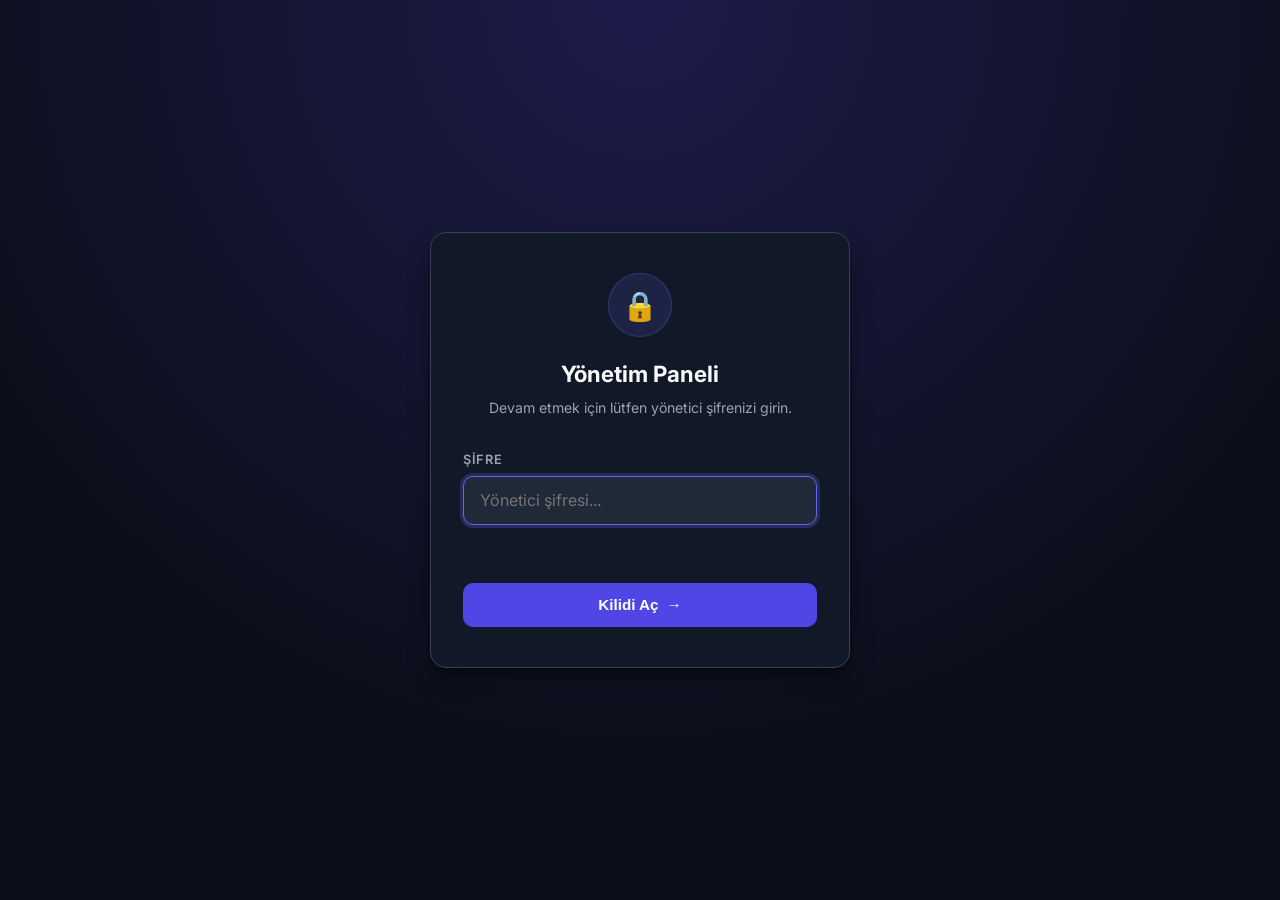
==== admin.html @ b5bacf0e "feat: add password-protected admin CMS panel (admin.html) with bilingual editor and GitHub live publ" ====
<!DOCTYPE html>
<html lang="tr">
<head>
  <meta charset="UTF-8">
  <meta name="viewport" content="width=device-width, initial-scale=1.0">
  <title>Aren Azat | Yönetici & İçerik Yönetim Paneli</title>

  <!-- Favicon -->
  <link rel="icon" href="data:image/svg+xml,<svg xmlns='http://www.w3.org/2000/svg' viewBox='0 0 100 100'><circle cx='50' cy='50' r='46' fill='%234F46E5'/><path d='M35 50h30M50 35v30' stroke='%23ffffff' stroke-width='8' stroke-linecap='round'/></svg>">

  <!-- Google Fonts -->
  <link rel="preconnect" href="https://fonts.googleapis.com">
  <link rel="preconnect" href="https://fonts.gstatic.com" crossorigin>
  <link href="https://fonts.googleapis.com/css2?family=Inter:wght@400;500;600;700&family=JetBrains+Mono:wght@400;500;600&display=swap" rel="stylesheet">

  <!-- Admin Stylesheet -->
  <link rel="stylesheet" href="./css/admin.css">
</head>
<body>

  <!-- 1. AUTHENTICATION (PASSWORD LOCK SCREEN) -->
  <div class="auth-wrapper" id="auth-screen">
    <div class="auth-card">
      <div class="auth-icon-wrap">🔒</div>
      <h1 class="auth-title">Yönetim Paneli</h1>
      <p class="auth-subtitle">Devam etmek için lütfen yönetici şifrenizi girin.</p>

      <form class="auth-form" onsubmit="return handleLogin(event)">
        <div class="auth-input-group">
          <label for="admin-password" class="auth-label">Şifre</label>
          <input 
            type="password" 
            id="admin-password" 
            class="auth-input" 
            placeholder="Yönetici şifresi..." 
            required 
            autofocus
          >
        </div>

        <div class="auth-error" id="auth-error-msg"></div>

        <button type="submit" class="btn-auth-unlock">
          <span>Kilidi Aç</span>
          <span>→</span>
        </button>
      </form>
    </div>
  </div>

  <!-- 2. ADMIN DASHBOARD SCREEN -->
  <div class="dashboard-wrapper" id="dashboard-screen">
    
    <!-- Top Sticky Navigation Bar -->
    <header class="adm-header">
      <div class="adm-nav-container">
        <div class="adm-brand">
          <span class="adm-badge">CMS v2.0</span>
          <h2 class="adm-title">Aren Azat Portfolio Admin</h2>
        </div>

        <div class="adm-actions">
          <!-- Dual Language Editing Tab Switcher -->
          <div class="adm-lang-group">
            <button type="button" class="adm-lang-btn active" id="tab-lang-en">🇬🇧 English (EN)</button>
            <button type="button" class="adm-lang-btn" id="tab-lang-tr">🇹🇷 Türkçe (TR)</button>
          </div>

          <a href="./index.html" target="_blank" rel="noopener noreferrer" class="btn-adm btn-adm-preview" title="Web Sitesini Görüntüle">
            <span>👁️ Siteyi Gör</span>
          </a>

          <button type="button" class="btn-adm btn-adm-save" onclick="saveLocally()" title="Yerel Tarayıcıya Kaydet">
            <span>💾 Yerel Kaydet</span>
          </button>

          <button type="button" class="btn-adm btn-adm-publish" id="btn-publish-live" onclick="publishToGitHub()" title="Doğrudan GitHub Pages'e Yayınla">
            <span>🚀 Canlıya Yayınla</span>
          </button>

          <button type="button" class="btn-adm btn-adm-logout" onclick="handleLogout()" title="Oturumu Kapat">
            <span>🚪 Çıkış</span>
          </button>
        </div>
      </div>
    </header>

    <!-- Main Dashboard Area -->
    <main class="adm-main-body">
      
      <!-- Sidebar Navigation -->
      <aside class="adm-sidebar">
        <button type="button" class="adm-nav-item active" data-target="sec-hero">
          <span class="adm-nav-icon">🏠</span>
          <span>Hero & Başlık</span>
        </button>
        <button type="button" class="adm-nav-item" data-target="sec-working">
          <span class="adm-nav-icon">⚡</span>
          <span>Güncel Çalışmalar</span>
        </button>
        <button type="button" class="adm-nav-item" data-target="sec-about">
          <span class="adm-nav-icon">👤</span>
          <span>Hakkımda & Vizyon</span>
        </button>
        <button type="button" class="adm-nav-item" data-target="sec-research">
          <span class="adm-nav-icon">🔭</span>
          <span>Araştırma Alanları</span>
        </button>
        <button type="button" class="adm-nav-item" data-target="sec-projects">
          <span class="adm-nav-icon">🪐</span>
          <span>Araştırma Projeleri</span>
        </button>
        <button type="button" class="adm-nav-item" data-target="sec-notes">
          <span class="adm-nav-icon">📝</span>
          <span>Araştırma Notları</span>
        </button>
        <button type="button" class="adm-nav-item" data-target="sec-education">
          <span class="adm-nav-icon">🎓</span>
          <span>Eğitim & Yol Haritası</span>
        </button>
        <button type="button" class="adm-nav-item" data-target="sec-achievements">
          <span class="adm-nav-icon">🏆</span>
          <span>Kilometre Taşları</span>
        </button>
        <button type="button" class="adm-nav-item" data-target="sec-interests">
          <span class="adm-nav-icon">🎸</span>
          <span>Kişisel İlgi Alanları</span>
        </button>
        <button type="button" class="adm-nav-item" data-target="sec-contact">
          <span class="adm-nav-icon">📬</span>
          <span>İletişim & Footer</span>
        </button>
        <button type="button" class="adm-nav-item" data-target="sec-settings">
          <span class="adm-nav-icon">⚙️</span>
          <span>Ayarlar & GitHub API</span>
        </button>
      </aside>

      <!-- Main Content Forms -->
      <section class="adm-content-panel">

        <!-- 1. HERO SECTION -->
        <div class="adm-section-box active" id="sec-hero">
          <div class="adm-box-header">
            <h3 class="adm-box-title"><span>🏠</span> Hero & Başlık Bölümü</h3>
            <span class="adm-current-lang-pill current-lang-name">English (EN)</span>
          </div>

          <div class="adm-form-grid">
            <div class="adm-field-group">
              <label class="adm-field-label">Sayfa Başlığı (Browser Title Tag)</label>
              <input type="text" id="inp-doc_title" class="adm-field-input">
            </div>

            <div class="adm-field-group">
              <label class="adm-field-label">Durum Rozeti (Status Pill)</label>
              <input type="text" id="inp-hero_status" class="adm-field-input">
            </div>

            <div class="adm-field-group">
              <label class="adm-field-label">Ana Başlık / Slogan (HTML destekler)</label>
              <textarea id="inp-hero_title" class="adm-field-textarea" rows="2"></textarea>
              <span class="adm-field-hint">&lt;span class="text-gradient"&gt;renkli metin&lt;/span&gt; kullanabilirsiniz.</span>
            </div>

            <div class="adm-field-group">
              <label class="adm-field-label">Alt Açıklama (Subtitle / Lead)</label>
              <textarea id="inp-hero_subtitle" class="adm-field-textarea" rows="2"></textarea>
            </div>

            <div class="adm-grid-2">
              <div class="adm-field-group">
                <label class="adm-field-label">Etiket 1</label>
                <input type="text" id="inp-tag_astro" class="adm-field-input">
              </div>
              <div class="adm-field-group">
                <label class="adm-field-label">Etiket 2</label>
                <input type="text" id="inp-tag_sim" class="adm-field-input">
              </div>
              <div class="adm-field-group">
                <label class="adm-field-label">Etiket 3</label>
                <input type="text" id="inp-tag_aero" class="adm-field-input">
              </div>
              <div class="adm-field-group">
                <label class="adm-field-label">Etiket 4</label>
                <input type="text" id="inp-tag_code" class="adm-field-input">
              </div>
            </div>

            <div class="adm-grid-3">
              <div class="adm-field-group">
                <label class="adm-field-label">Buton 1 (Projeler)</label>
                <input type="text" id="inp-cta_work" class="adm-field-input">
              </div>
              <div class="adm-field-group">
                <label class="adm-field-label">Buton 2 (Araştırma)</label>
                <input type="text" id="inp-cta_research" class="adm-field-input">
              </div>
              <div class="adm-field-group">
                <label class="adm-field-label">Buton 3 (GitHub)</label>
                <input type="text" id="inp-cta_github" class="adm-field-input">
              </div>
            </div>

            <div class="adm-grid-2">
              <div class="adm-field-group">
                <label class="adm-field-label">Fotoğraf Üst Rozet</label>
                <input type="text" id="inp-badge_research" class="adm-field-input">
              </div>
              <div class="adm-field-group">
                <label class="adm-field-label">Fotoğraf Alt Rozet</label>
                <input type="text" id="inp-badge_engineering" class="adm-field-input">
              </div>
            </div>
          </div>
        </div>

        <!-- 2. CURRENTLY WORKING ON -->
        <div class="adm-section-box" id="sec-working">
          <div class="adm-box-header">
            <h3 class="adm-box-title"><span>⚡</span> Güncel Çalışmalar (Currently Working On)</h3>
            <span class="adm-current-lang-pill current-lang-name">English (EN)</span>
          </div>

          <div class="adm-form-grid">
            <div class="adm-field-group">
              <label class="adm-field-label">Şerit Başlığı</label>
              <input type="text" id="inp-working_tag" class="adm-field-input">
            </div>

            <!-- Item 1 -->
            <div class="adm-card-editor">
              <div class="adm-card-editor-header">🪐 Çalışma 1: N-Body Simülasyonu</div>
              <div class="adm-field-group" style="margin-bottom: 0.75rem;">
                <label class="adm-field-label">Başlık</label>
                <input type="text" id="inp-working_1_title" class="adm-field-input">
              </div>
              <div class="adm-field-group">
                <label class="adm-field-label">Detay</label>
                <textarea id="inp-working_1_detail" class="adm-field-textarea" rows="2"></textarea>
              </div>
            </div>

            <!-- Item 2 -->
            <div class="adm-card-editor">
              <div class="adm-card-editor-header">🔭 Çalışma 2: Astronomik Veri Analizi</div>
              <div class="adm-field-group" style="margin-bottom: 0.75rem;">
                <label class="adm-field-label">Başlık</label>
                <input type="text" id="inp-working_2_title" class="adm-field-input">
              </div>
              <div class="adm-field-group">
                <label class="adm-field-label">Detay</label>
                <textarea id="inp-working_2_detail" class="adm-field-textarea" rows="2"></textarea>
              </div>
            </div>

            <!-- Item 3 -->
            <div class="adm-card-editor">
              <div class="adm-card-editor-header">📐 Çalışma 3: Fizik & Matematik</div>
              <div class="adm-field-group" style="margin-bottom: 0.75rem;">
                <label class="adm-field-label">Başlık</label>
                <input type="text" id="inp-working_3_title" class="adm-field-input">
              </div>
              <div class="adm-field-group">
                <label class="adm-field-label">Detay</label>
                <textarea id="inp-working_3_detail" class="adm-field-textarea" rows="2"></textarea>
              </div>
            </div>
          </div>
        </div>

        <!-- 3. ABOUT SECTION -->
        <div class="adm-section-box" id="sec-about">
          <div class="adm-box-header">
            <h3 class="adm-box-title"><span>👤</span> Hakkımda & Vizyon</h3>
            <span class="adm-current-lang-pill current-lang-name">English (EN)</span>
          </div>

          <div class="adm-form-grid">
            <div class="adm-grid-2">
              <div class="adm-field-group">
                <label class="adm-field-label">Bölüm Etiketi</label>
                <input type="text" id="inp-about_tag" class="adm-field-input">
              </div>
              <div class="adm-field-group">
                <label class="adm-field-label">Bölüm Başlığı</label>
                <input type="text" id="inp-about_title" class="adm-field-input">
              </div>
            </div>

            <div class="adm-field-group">
              <label class="adm-field-label">Hikaye Başlığı</label>
              <input type="text" id="inp-about_story_title" class="adm-field-input">
            </div>

            <div class="adm-field-group">
              <label class="adm-field-label">Paragraf 1</label>
              <textarea id="inp-about_p1" class="adm-field-textarea" rows="3"></textarea>
            </div>

            <div class="adm-field-group">
              <label class="adm-field-label">Paragraf 2</label>
              <textarea id="inp-about_p2" class="adm-field-textarea" rows="3"></textarea>
            </div>

            <div class="adm-field-group">
              <label class="adm-field-label">Paragraf 3</label>
              <textarea id="inp-about_p3" class="adm-field-textarea" rows="3"></textarea>
            </div>

            <div class="adm-grid-2">
              <div class="adm-field-group">
                <label class="adm-field-label">İmza Adı</label>
                <input type="text" id="inp-sig_name" class="adm-field-input">
              </div>
              <div class="adm-field-group">
                <label class="adm-field-label">İmza Unvanı</label>
                <input type="text" id="inp-sig_title" class="adm-field-input">
              </div>
            </div>

            <!-- Pillars -->
            <div class="adm-grid-2">
              <div class="adm-card-editor">
                <div class="adm-card-editor-header">🪐 Sütun 1</div>
                <div class="adm-field-group" style="margin-bottom: 0.5rem;">
                  <label class="adm-field-label">Başlık</label>
                  <input type="text" id="inp-pillar_1_title" class="adm-field-input">
                </div>
                <div class="adm-field-group">
                  <label class="adm-field-label">Açıklama</label>
                  <textarea id="inp-pillar_1_desc" class="adm-field-textarea" rows="2"></textarea>
                </div>
              </div>

              <div class="adm-card-editor">
                <div class="adm-card-editor-header">🚀 Sütun 2</div>
                <div class="adm-field-group" style="margin-bottom: 0.5rem;">
                  <label class="adm-field-label">Başlık</label>
                  <input type="text" id="inp-pillar_2_title" class="adm-field-input">
                </div>
                <div class="adm-field-group">
                  <label class="adm-field-label">Açıklama</label>
                  <textarea id="inp-pillar_2_desc" class="adm-field-textarea" rows="2"></textarea>
                </div>
              </div>

              <div class="adm-card-editor">
                <div class="adm-card-editor-header">⚡ Sütun 3</div>
                <div class="adm-field-group" style="margin-bottom: 0.5rem;">
                  <label class="adm-field-label">Başlık</label>
                  <input type="text" id="inp-pillar_3_title" class="adm-field-input">
                </div>
                <div class="adm-field-group">
                  <label class="adm-field-label">Açıklama</label>
                  <textarea id="inp-pillar_3_desc" class="adm-field-textarea" rows="2"></textarea>
                </div>
              </div>

              <div class="adm-card-editor">
                <div class="adm-card-editor-header">📐 Sütun 4</div>
                <div class="adm-field-group" style="margin-bottom: 0.5rem;">
                  <label class="adm-field-label">Başlık</label>
                  <input type="text" id="inp-pillar_4_title" class="adm-field-input">
                </div>
                <div class="adm-field-group">
                  <label class="adm-field-label">Açıklama</label>
                  <textarea id="inp-pillar_4_desc" class="adm-field-textarea" rows="2"></textarea>
                </div>
              </div>
            </div>
          </div>
        </div>

        <!-- 4. RESEARCH SECTION -->
        <div class="adm-section-box" id="sec-research">
          <div class="adm-box-header">
            <h3 class="adm-box-title"><span>🔭</span> Araştırma Alanları & Bilimsel Soru</h3>
            <span class="adm-current-lang-pill current-lang-name">English (EN)</span>
          </div>

          <div class="adm-form-grid">
            <div class="adm-grid-2">
              <div class="adm-field-group">
                <label class="adm-field-label">Bölüm Etiketi</label>
                <input type="text" id="inp-research_tag" class="adm-field-input">
              </div>
              <div class="adm-field-group">
                <label class="adm-field-label">Bölüm Başlığı</label>
                <input type="text" id="inp-research_title" class="adm-field-input">
              </div>
            </div>

            <!-- Research Domain 1 -->
            <div class="adm-card-editor">
              <div class="adm-card-editor-header">🪐 Alan 1: Hesaplamalı Astrofizik</div>
              <div class="adm-field-group" style="margin-bottom: 0.5rem;">
                <label class="adm-field-label">Alan Başlığı</label>
                <input type="text" id="inp-research_area_1_title" class="adm-field-input">
              </div>
              <div class="adm-field-group">
                <label class="adm-field-label">Açıklama</label>
                <textarea id="inp-research_area_1_desc" class="adm-field-textarea" rows="2"></textarea>
              </div>
            </div>

            <!-- Research Domain 2 -->
            <div class="adm-card-editor">
              <div class="adm-card-editor-header">🔭 Alan 2: Astrofizik & Ötegezegenler</div>
              <div class="adm-field-group" style="margin-bottom: 0.5rem;">
                <label class="adm-field-label">Alan Başlığı</label>
                <input type="text" id="inp-research_area_2_title" class="adm-field-input">
              </div>
              <div class="adm-field-group">
                <label class="adm-field-label">Açıklama</label>
                <textarea id="inp-research_area_2_desc" class="adm-field-textarea" rows="2"></textarea>
              </div>
            </div>

            <!-- Research Domain 3 -->
            <div class="adm-card-editor">
              <div class="adm-card-editor-header">🚀 Alan 3: Havacılık & Yörünge Dinamiği</div>
              <div class="adm-field-group" style="margin-bottom: 0.5rem;">
                <label class="adm-field-label">Alan Başlığı</label>
                <input type="text" id="inp-research_area_3_title" class="adm-field-input">
              </div>
              <div class="adm-field-group">
                <label class="adm-field-label">Açıklama</label>
                <textarea id="inp-research_area_3_desc" class="adm-field-textarea" rows="2"></textarea>
              </div>
            </div>

            <!-- Current Research Question Box -->
            <div class="adm-card-editor" style="border-color: #6366f1;">
              <div class="adm-card-editor-header">💡 Güncel Araştırma Sorusu</div>
              <div class="adm-field-group" style="margin-bottom: 0.5rem;">
                <label class="adm-field-label">Soru Kutusu Etiketi</label>
                <input type="text" id="inp-rq_label" class="adm-field-input">
              </div>
              <div class="adm-field-group">
                <label class="adm-field-label">Araştırma Sorusu Metni</label>
                <textarea id="inp-rq_text" class="adm-field-textarea" rows="2"></textarea>
              </div>
            </div>
          </div>
        </div>

        <!-- 5. PROJECTS SECTION -->
        <div class="adm-section-box" id="sec-projects">
          <div class="adm-box-header">
            <h3 class="adm-box-title"><span>🪐</span> Araştırma Projeleri</h3>
            <span class="adm-current-lang-pill current-lang-name">English (EN)</span>
          </div>

          <div class="adm-form-grid">
            <div class="adm-grid-2">
              <div class="adm-field-group">
                <label class="adm-field-label">Bölüm Etiketi</label>
                <input type="text" id="inp-projects_tag" class="adm-field-input">
              </div>
              <div class="adm-field-group">
                <label class="adm-field-label">Bölüm Başlığı</label>
                <input type="text" id="inp-projects_title" class="adm-field-input">
              </div>
            </div>

            <div class="adm-field-group">
              <label class="adm-field-label">Bölüm Açıklaması</label>
              <textarea id="inp-projects_desc" class="adm-field-textarea" rows="2"></textarea>
            </div>

            <!-- Project 1: N-Body -->
            <div class="adm-card-editor">
              <div class="adm-card-editor-header">Proje 1: N-Body Simulation</div>
              <div class="adm-grid-3" style="margin-bottom: 0.75rem;">
                <div class="adm-field-group">
                  <label class="adm-field-label">Proje Başlığı</label>
                  <input type="text" id="inp-p1_title" class="adm-field-input">
                </div>
                <div class="adm-field-group">
                  <label class="adm-field-label">Durum (Status)</label>
                  <input type="text" id="inp-p1_status" class="adm-field-input">
                </div>
                <div class="adm-field-group">
                  <label class="adm-field-label">Tarih / Başlangıç</label>
                  <input type="text" id="inp-p1_date" class="adm-field-input">
                </div>
              </div>
              <div class="adm-field-group" style="margin-bottom: 0.75rem;">
                <label class="adm-field-label">Çalışma Alanı (Field)</label>
                <input type="text" id="inp-p1_field" class="adm-field-input">
              </div>
              <div class="adm-field-group" style="margin-bottom: 0.75rem;">
                <label class="adm-field-label">Genel Açıklama (Overview)</label>
                <textarea id="inp-p1_desc" class="adm-field-textarea" rows="2"></textarea>
              </div>
              <div class="adm-field-group" style="margin-bottom: 0.75rem;">
                <label class="adm-field-label">✔️ Ne Yaptım (What I've Done)</label>
                <textarea id="inp-p1_done" class="adm-field-textarea" rows="2"></textarea>
              </div>
              <div class="adm-field-group">
                <label class="adm-field-label">🔬 Ne Üzerinde Çalışıyorum (What I'm Working On)</label>
                <textarea id="inp-p1_wip" class="adm-field-textarea" rows="2"></textarea>
              </div>
            </div>

            <!-- Project 2: Soil Analysis -->
            <div class="adm-card-editor">
              <div class="adm-card-editor-header">Proje 2: Soil Analysis & Smart Agronomy</div>
              <div class="adm-grid-3" style="margin-bottom: 0.75rem;">
                <div class="adm-field-group">
                  <label class="adm-field-label">Proje Başlığı</label>
                  <input type="text" id="inp-p2_title" class="adm-field-input">
                </div>
                <div class="adm-field-group">
                  <label class="adm-field-label">Durum (Status)</label>
                  <input type="text" id="inp-p2_status" class="adm-field-input">
                </div>
                <div class="adm-field-group">
                  <label class="adm-field-label">Tarih</label>
                  <input type="text" id="inp-p2_date" class="adm-field-input">
                </div>
              </div>
              <div class="adm-field-group" style="margin-bottom: 0.75rem;">
                <label class="adm-field-label">Çalışma Alanı</label>
                <input type="text" id="inp-p2_field" class="adm-field-input">
              </div>
              <div class="adm-field-group" style="margin-bottom: 0.75rem;">
                <label class="adm-field-label">Genel Açıklama</label>
                <textarea id="inp-p2_desc" class="adm-field-textarea" rows="2"></textarea>
              </div>
              <div class="adm-field-group" style="margin-bottom: 0.75rem;">
                <label class="adm-field-label">✔️ Ne Yaptım</label>
                <textarea id="inp-p2_done" class="adm-field-textarea" rows="2"></textarea>
              </div>
              <div class="adm-field-group">
                <label class="adm-field-label">🔬 Ne Üzerinde Çalışıyorum</label>
                <textarea id="inp-p2_wip" class="adm-field-textarea" rows="2"></textarea>
              </div>
            </div>

            <!-- Project 3: Wildfire -->
            <div class="adm-card-editor">
              <div class="adm-card-editor-header">Proje 3: Wildfire Early Warning Station</div>
              <div class="adm-grid-3" style="margin-bottom: 0.75rem;">
                <div class="adm-field-group">
                  <label class="adm-field-label">Proje Başlığı</label>
                  <input type="text" id="inp-p3_title" class="adm-field-input">
                </div>
                <div class="adm-field-group">
                  <label class="adm-field-label">Durum</label>
                  <input type="text" id="inp-p3_status" class="adm-field-input">
                </div>
                <div class="adm-field-group">
                  <label class="adm-field-label">Tarih</label>
                  <input type="text" id="inp-p3_date" class="adm-field-input">
                </div>
              </div>
              <div class="adm-field-group" style="margin-bottom: 0.75rem;">
                <label class="adm-field-label">Çalışma Alanı</label>
                <input type="text" id="inp-p3_field" class="adm-field-input">
              </div>
              <div class="adm-field-group" style="margin-bottom: 0.75rem;">
                <label class="adm-field-label">Genel Açıklama</label>
                <textarea id="inp-p3_desc" class="adm-field-textarea" rows="2"></textarea>
              </div>
              <div class="adm-field-group" style="margin-bottom: 0.75rem;">
                <label class="adm-field-label">✔️ Ne Yaptım</label>
                <textarea id="inp-p3_done" class="adm-field-textarea" rows="2"></textarea>
              </div>
              <div class="adm-field-group">
                <label class="adm-field-label">🔬 Ne Üzerinde Çalışıyorum</label>
                <textarea id="inp-p3_wip" class="adm-field-textarea" rows="2"></textarea>
              </div>
            </div>

            <!-- Project 4: Modular Clinics -->
            <div class="adm-card-editor">
              <div class="adm-card-editor-header">Proje 4: Modular Healthcare Clinics</div>
              <div class="adm-grid-3" style="margin-bottom: 0.75rem;">
                <div class="adm-field-group">
                  <label class="adm-field-label">Proje Başlığı</label>
                  <input type="text" id="inp-p4_title" class="adm-field-input">
                </div>
                <div class="adm-field-group">
                  <label class="adm-field-label">Durum</label>
                  <input type="text" id="inp-p4_status" class="adm-field-input">
                </div>
                <div class="adm-field-group">
                  <label class="adm-field-label">Tarih</label>
                  <input type="text" id="inp-p4_date" class="adm-field-input">
                </div>
              </div>
              <div class="adm-field-group" style="margin-bottom: 0.75rem;">
                <label class="adm-field-label">Çalışma Alanı</label>
                <input type="text" id="inp-p4_field" class="adm-field-input">
              </div>
              <div class="adm-field-group" style="margin-bottom: 0.75rem;">
                <label class="adm-field-label">Genel Açıklama</label>
                <textarea id="inp-p4_desc" class="adm-field-textarea" rows="2"></textarea>
              </div>
              <div class="adm-field-group" style="margin-bottom: 0.75rem;">
                <label class="adm-field-label">✔️ Ne Yaptım</label>
                <textarea id="inp-p4_done" class="adm-field-textarea" rows="2"></textarea>
              </div>
              <div class="adm-field-group">
                <label class="adm-field-label">🔬 Ne Üzerinde Çalışıyorum</label>
                <textarea id="inp-p4_wip" class="adm-field-textarea" rows="2"></textarea>
              </div>
            </div>
          </div>
        </div>

        <!-- 6. RESEARCH NOTES SECTION -->
        <div class="adm-section-box" id="sec-notes">
          <div class="adm-box-header">
            <h3 class="adm-box-title"><span>📝</span> Araştırma Notları (Blog)</h3>
            <span class="adm-current-lang-pill current-lang-name">English (EN)</span>
          </div>

          <div class="adm-form-grid">
            <div class="adm-grid-2">
              <div class="adm-field-group">
                <label class="adm-field-label">Bölüm Etiketi</label>
                <input type="text" id="inp-notes_tag" class="adm-field-input">
              </div>
              <div class="adm-field-group">
                <label class="adm-field-label">Bölüm Başlığı</label>
                <input type="text" id="inp-notes_title" class="adm-field-input">
              </div>
            </div>

            <div class="adm-field-group">
              <label class="adm-field-label">Bölüm Açıklaması</label>
              <textarea id="inp-notes_desc" class="adm-field-textarea" rows="2"></textarea>
            </div>

            <!-- Note 1 -->
            <div class="adm-card-editor">
              <div class="adm-card-editor-header">Not 1</div>
              <div class="adm-grid-2" style="margin-bottom: 0.5rem;">
                <div class="adm-field-group">
                  <label class="adm-field-label">Kategori</label>
                  <input type="text" id="inp-note_1_cat" class="adm-field-input">
                </div>
                <div class="adm-field-group">
                  <label class="adm-field-label">Tarih</label>
                  <input type="text" id="inp-note_1_date" class="adm-field-input">
                </div>
              </div>
              <div class="adm-field-group">
                <label class="adm-field-label">Başlık</label>
                <input type="text" id="inp-note_1_title" class="adm-field-input">
              </div>
            </div>

            <!-- Note 2 -->
            <div class="adm-card-editor">
              <div class="adm-card-editor-header">Not 2</div>
              <div class="adm-grid-2" style="margin-bottom: 0.5rem;">
                <div class="adm-field-group">
                  <label class="adm-field-label">Kategori</label>
                  <input type="text" id="inp-note_2_cat" class="adm-field-input">
                </div>
                <div class="adm-field-group">
                  <label class="adm-field-label">Tarih</label>
                  <input type="text" id="inp-note_2_date" class="adm-field-input">
                </div>
              </div>
              <div class="adm-field-group">
                <label class="adm-field-label">Başlık</label>
                <input type="text" id="inp-note_2_title" class="adm-field-input">
              </div>
            </div>

            <!-- Note 3 -->
            <div class="adm-card-editor">
              <div class="adm-card-editor-header">Not 3</div>
              <div class="adm-grid-2" style="margin-bottom: 0.5rem;">
                <div class="adm-field-group">
                  <label class="adm-field-label">Kategori</label>
                  <input type="text" id="inp-note_3_cat" class="adm-field-input">
                </div>
                <div class="adm-field-group">
                  <label class="adm-field-label">Tarih</label>
                  <input type="text" id="inp-note_3_date" class="adm-field-input">
                </div>
              </div>
              <div class="adm-field-group">
                <label class="adm-field-label">Başlık</label>
                <input type="text" id="inp-note_3_title" class="adm-field-input">
              </div>
            </div>
          </div>
        </div>

        <!-- 7. EDUCATION SECTION -->
        <div class="adm-section-box" id="sec-education">
          <div class="adm-box-header">
            <h3 class="adm-box-title"><span>🎓</span> Eğitim & Yol Haritası</h3>
            <span class="adm-current-lang-pill current-lang-name">English (EN)</span>
          </div>

          <div class="adm-form-grid">
            <div class="adm-grid-2">
              <div class="adm-field-group">
                <label class="adm-field-label">Bölüm Etiketi</label>
                <input type="text" id="inp-edu_tag" class="adm-field-input">
              </div>
              <div class="adm-field-group">
                <label class="adm-field-label">Bölüm Başlığı</label>
                <input type="text" id="inp-edu_title" class="adm-field-input">
              </div>
            </div>

            <!-- Edu 1 -->
            <div class="adm-card-editor">
              <div class="adm-card-editor-header">1. Lise Eğitimi</div>
              <div class="adm-grid-2" style="margin-bottom: 0.5rem;">
                <div class="adm-field-group">
                  <label class="adm-field-label">Dönem</label>
                  <input type="text" id="inp-edu_1_period" class="adm-field-input">
                </div>
                <div class="adm-field-group">
                  <label class="adm-field-label">Başlık</label>
                  <input type="text" id="inp-edu_1_title" class="adm-field-input">
                </div>
              </div>
              <div class="adm-field-group">
                <label class="adm-field-label">Açıklama</label>
                <textarea id="inp-edu_1_sub" class="adm-field-textarea" rows="2"></textarea>
              </div>
            </div>

            <!-- Edu 2 -->
            <div class="adm-card-editor">
              <div class="adm-card-editor-header">2. AP Physics C</div>
              <div class="adm-grid-2" style="margin-bottom: 0.5rem;">
                <div class="adm-field-group">
                  <label class="adm-field-label">Dönem</label>
                  <input type="text" id="inp-edu_2_period" class="adm-field-input">
                </div>
                <div class="adm-field-group">
                  <label class="adm-field-label">Başlık</label>
                  <input type="text" id="inp-edu_2_title" class="adm-field-input">
                </div>
              </div>
              <div class="adm-field-group">
                <label class="adm-field-label">Açıklama</label>
                <textarea id="inp-edu_2_sub" class="adm-field-textarea" rows="2"></textarea>
              </div>
            </div>

            <!-- Edu 3 -->
            <div class="adm-card-editor">
              <div class="adm-card-editor-header">3. AP Physics 1</div>
              <div class="adm-grid-2" style="margin-bottom: 0.5rem;">
                <div class="adm-field-group">
                  <label class="adm-field-label">Dönem</label>
                  <input type="text" id="inp-edu_3_period" class="adm-field-input">
                </div>
                <div class="adm-field-group">
                  <label class="adm-field-label">Başlık</label>
                  <input type="text" id="inp-edu_3_title" class="adm-field-input">
                </div>
              </div>
              <div class="adm-field-group">
                <label class="adm-field-label">Açıklama</label>
                <textarea id="inp-edu_3_sub" class="adm-field-textarea" rows="2"></textarea>
              </div>
            </div>

            <!-- Edu 4 -->
            <div class="adm-card-editor">
              <div class="adm-card-editor-header">4. TÜBİTAK Astronomi</div>
              <div class="adm-grid-2" style="margin-bottom: 0.5rem;">
                <div class="adm-field-group">
                  <label class="adm-field-label">Dönem</label>
                  <input type="text" id="inp-edu_4_period" class="adm-field-input">
                </div>
                <div class="adm-field-group">
                  <label class="adm-field-label">Başlık</label>
                  <input type="text" id="inp-edu_4_title" class="adm-field-input">
                </div>
              </div>
              <div class="adm-field-group">
                <label class="adm-field-label">Açıklama</label>
                <textarea id="inp-edu_4_sub" class="adm-field-textarea" rows="2"></textarea>
              </div>
            </div>
          </div>
        </div>

        <!-- 8. ACHIEVEMENTS SECTION -->
        <div class="adm-section-box" id="sec-achievements">
          <div class="adm-box-header">
            <h3 class="adm-box-title"><span>🏆</span> Kilometre Taşları & Yarışmalar</h3>
            <span class="adm-current-lang-pill current-lang-name">English (EN)</span>
          </div>

          <div class="adm-form-grid">
            <div class="adm-grid-2">
              <div class="adm-field-group">
                <label class="adm-field-label">Bölüm Etiketi</label>
                <input type="text" id="inp-achievements_tag" class="adm-field-input">
              </div>
              <div class="adm-field-group">
                <label class="adm-field-label">Bölüm Başlığı</label>
                <input type="text" id="inp-achievements_title" class="adm-field-input">
              </div>
            </div>

            <!-- Milestone 1 -->
            <div class="adm-card-editor">
              <div class="adm-card-editor-header">🚀 Başarı 1: NASA Space Apps</div>
              <div class="adm-grid-2" style="margin-bottom: 0.5rem;">
                <div class="adm-field-group">
                  <label class="adm-field-label">Başlık</label>
                  <input type="text" id="inp-ach_1_title" class="adm-field-input">
                </div>
                <div class="adm-field-group">
                  <label class="adm-field-label">Yıl / Durum</label>
                  <input type="text" id="inp-ach_1_year" class="adm-field-input">
                </div>
              </div>
              <div class="adm-field-group">
                <label class="adm-field-label">Açıklama</label>
                <textarea id="inp-ach_1_desc" class="adm-field-textarea" rows="2"></textarea>
              </div>
            </div>

            <!-- Milestone 2 -->
            <div class="adm-card-editor">
              <div class="adm-card-editor-header">🌟 Başarı 2: TÜBİTAK Ulusal Astronomi</div>
              <div class="adm-grid-2" style="margin-bottom: 0.5rem;">
                <div class="adm-field-group">
                  <label class="adm-field-label">Başlık</label>
                  <input type="text" id="inp-ach_2_title" class="adm-field-input">
                </div>
                <div class="adm-field-group">
                  <label class="adm-field-label">Yıl / Durum</label>
                  <input type="text" id="inp-ach_2_year" class="adm-field-input">
                </div>
              </div>
              <div class="adm-field-group">
                <label class="adm-field-label">Açıklama</label>
                <textarea id="inp-ach_2_desc" class="adm-field-textarea" rows="2"></textarea>
              </div>
            </div>
          </div>
        </div>

        <!-- 9. PERSONAL INTERESTS -->
        <div class="adm-section-box" id="sec-interests">
          <div class="adm-box-header">
            <h3 class="adm-box-title"><span>🎸</span> Kişisel İlgi Alanları</h3>
            <span class="adm-current-lang-pill current-lang-name">English (EN)</span>
          </div>

          <div class="adm-form-grid">
            <div class="adm-grid-2">
              <div class="adm-field-group">
                <label class="adm-field-label">Bölüm Etiketi</label>
                <input type="text" id="inp-int_tag" class="adm-field-input">
              </div>
              <div class="adm-field-group">
                <label class="adm-field-label">Bölüm Başlığı</label>
                <input type="text" id="inp-int_title" class="adm-field-input">
              </div>
            </div>

            <!-- Guitar -->
            <div class="adm-card-editor">
              <div class="adm-card-editor-header">🎸 Gitar & Müzik</div>
              <div class="adm-field-group" style="margin-bottom: 0.5rem;">
                <label class="adm-field-label">Başlık</label>
                <input type="text" id="inp-int_guitar_title" class="adm-field-input">
              </div>
              <div class="adm-field-group">
                <label class="adm-field-label">Açıklama</label>
                <textarea id="inp-int_guitar_desc" class="adm-field-textarea" rows="2"></textarea>
              </div>
            </div>

            <!-- Tennis -->
            <div class="adm-card-editor">
              <div class="adm-card-editor-header">🎾 Tenis & Spor</div>
              <div class="adm-field-group" style="margin-bottom: 0.5rem;">
                <label class="adm-field-label">Başlık</label>
                <input type="text" id="inp-int_tennis_title" class="adm-field-input">
              </div>
              <div class="adm-field-group">
                <label class="adm-field-label">Açıklama</label>
                <textarea id="inp-int_tennis_desc" class="adm-field-textarea" rows="2"></textarea>
              </div>
            </div>

            <!-- Photography -->
            <div class="adm-card-editor">
              <div class="adm-card-editor-header">📷 Fotoğrafçılık & Optik</div>
              <div class="adm-field-group" style="margin-bottom: 0.5rem;">
                <label class="adm-field-label">Başlık</label>
                <input type="text" id="inp-int_photo_title" class="adm-field-input">
              </div>
              <div class="adm-field-group">
                <label class="adm-field-label">Açıklama</label>
                <textarea id="inp-int_photo_desc" class="adm-field-textarea" rows="2"></textarea>
              </div>
            </div>
          </div>
        </div>

        <!-- 10. CONTACT & FOOTER -->
        <div class="adm-section-box" id="sec-contact">
          <div class="adm-box-header">
            <h3 class="adm-box-title"><span>📬</span> İletişim & Footer</h3>
            <span class="adm-current-lang-pill current-lang-name">English (EN)</span>
          </div>

          <div class="adm-form-grid">
            <div class="adm-grid-2">
              <div class="adm-field-group">
                <label class="adm-field-label">Bölüm Etiketi</label>
                <input type="text" id="inp-contact_tag" class="adm-field-input">
              </div>
              <div class="adm-field-group">
                <label class="adm-field-label">Bölüm Başlığı</label>
                <input type="text" id="inp-contact_title" class="adm-field-input">
              </div>
            </div>

            <div class="adm-field-group">
              <label class="adm-field-label">İletişim Davet Metni</label>
              <textarea id="inp-contact_desc" class="adm-field-textarea" rows="2"></textarea>
            </div>

            <div class="adm-grid-2">
              <div class="adm-field-group">
                <label class="adm-field-label">E-Posta Etiketi</label>
                <input type="text" id="inp-email_label" class="adm-field-input">
              </div>
              <div class="adm-field-group">
                <label class="adm-field-label">Konum Değeri</label>
                <input type="text" id="inp-loc_val" class="adm-field-input">
              </div>
            </div>

            <div class="adm-field-group">
              <label class="adm-field-label">Footer Alıntı Sözü (Quote)</label>
              <input type="text" id="inp-quote_text" class="adm-field-input">
            </div>

            <div class="adm-field-group">
              <label class="adm-field-label">Telif Hakkı Metni</label>
              <input type="text" id="inp-footer_rights" class="adm-field-input">
            </div>
          </div>
        </div>

        <!-- 11. SETTINGS & GITHUB API -->
        <div class="adm-section-box" id="sec-settings">
          <div class="adm-box-header">
            <h3 class="adm-box-title"><span>⚙️</span> Ayarlar & GitHub Canlı Yayın Entegrasyonu</h3>
          </div>

          <div class="adm-form-grid">
            <div class="adm-settings-card">
              <h4 style="font-size: 0.95rem; margin-bottom: 0.5rem; color: #a5b4fc;">🚀 GitHub Pages Canlı Yayın Yapılandırması</h4>
              <p style="font-size: 0.82rem; color: var(--adm-text-muted); margin-bottom: 1rem;">
                Panodan "Canlıya Yayınla" butonuna bastığınızda, bu token kullanılarak <code>arenazat/Aren-Web</code> deposundaki <code>data/content.json</code> dosyası doğrudan GitHub API üzerinden güncellenir ve siteniz canlıda ~30 saniyede yenilenir.
              </p>
              
              <div class="adm-field-group">
                <label class="adm-field-label">GitHub Personal Access Token (PAT)</label>
                <input type="password" id="setting-gh-token" class="adm-field-input" placeholder="ghp_...">
                <span class="adm-field-hint">Token tarayıcınızın yerel hafızasında güvenle saklanır.</span>
              </div>
            </div>

            <div class="adm-settings-card" style="border-color: rgba(16, 185, 129, 0.3);">
              <h4 style="font-size: 0.95rem; margin-bottom: 0.5rem; color: #6ee7b7;">🔒 Admin Güvenliği</h4>
              <p style="font-size: 0.82rem; color: var(--adm-text-muted); margin-bottom: 1rem;">
                Admin paneline giriş şifrenizi dilediğiniz zaman değiştirebilirsiniz.
              </p>
              <button type="button" class="btn-adm btn-adm-save" onclick="changeAdminPasscode()">
                🔑 Admin Şifresini Değiştir
              </button>
            </div>

            <div class="adm-settings-card" style="border-color: rgba(239, 68, 68, 0.3);">
              <h4 style="font-size: 0.95rem; margin-bottom: 0.5rem; color: #fca5a5;">📦 Yedekleme & Sıfırlama</h4>
              <p style="font-size: 0.82rem; color: var(--adm-text-muted); margin-bottom: 1rem;">
                Site içeriğinizi JSON dosyası olarak bilgisayarınıza indirebilir veya orijinal ayarlara dönebilirsiniz.
              </p>
              <div style="display: flex; gap: 0.75rem; flex-wrap: wrap;">
                <button type="button" class="btn-adm btn-adm-preview" onclick="exportContentJson()">
                  📥 İçeriği JSON Olarak İndir
                </button>
                <button type="button" class="btn-adm btn-adm-logout" onclick="resetToDefaults()">
                  ⚠️ Varsayılan Ayarlara Sıfırla
                </button>
              </div>
            </div>
          </div>
        </div>

      </section>
    </main>
  </div>

  <!-- TOAST NOTIFICATION CONTAINER -->
  <div class="adm-toast-container" id="toast-container"></div>

  <!-- Scripts -->
  <script src="./js/admin.js"></script>
</body>
</html>
---- css/admin.css ----
/* ============================================================
   AREN AZAT — PORTFOLIO ADMIN DASHBOARD STYLESHEET
   Sleek modern admin interface with dark slate and indigo accents
   ============================================================ */

:root {
  --adm-bg: #0b0f19;
  --adm-surface: #111827;
  --adm-surface-card: #1f2937;
  --adm-surface-hover: #374151;
  --adm-border: #374151;
  --adm-border-focus: #6366f1;
  --adm-text-main: #f9fafb;
  --adm-text-muted: #9ca3af;
  --adm-primary: #4f46e5;
  --adm-primary-hover: #4338ca;
  --adm-success: #10b981;
  --adm-warning: #f59e0b;
  --adm-danger: #ef4444;
  --adm-info: #0ea5e9;
  --adm-font-sans: 'Inter', -apple-system, BlinkMacSystemFont, sans-serif;
  --adm-font-mono: 'JetBrains Mono', monospace;
  --adm-radius-sm: 6px;
  --adm-radius-md: 10px;
  --adm-radius-lg: 16px;
  --adm-shadow: 0 10px 25px -5px rgba(0, 0, 0, 0.5), 0 8px 10px -6px rgba(0, 0, 0, 0.5);
}

* {
  box-sizing: border-box;
  margin: 0;
  padding: 0;
}

body {
  font-family: var(--adm-font-sans);
  background-color: var(--adm-bg);
  color: var(--adm-text-main);
  line-height: 1.5;
  min-height: 100vh;
}

/* ============================================================
   LOCK / AUTH SCREEN
   ============================================================ */
.auth-wrapper {
  min-height: 100vh;
  display: flex;
  align-items: center;
  justify-content: center;
  padding: 1.5rem;
  background: radial-gradient(circle at top, #1e1b4b 0%, #0b0f19 70%);
}

.auth-card {
  width: 100%;
  max-width: 420px;
  background: var(--adm-surface);
  border: 1px solid var(--adm-border);
  border-radius: var(--adm-radius-lg);
  padding: 2.5rem 2rem;
  box-shadow: var(--adm-shadow);
  text-align: center;
}

.auth-icon-wrap {
  width: 64px;
  height: 64px;
  border-radius: 50%;
  background: rgba(99, 102, 241, 0.15);
  border: 1px solid rgba(99, 102, 241, 0.3);
  display: flex;
  align-items: center;
  justify-content: center;
  margin: 0 auto 1.25rem;
  font-size: 1.8rem;
}

.auth-title {
  font-size: 1.4rem;
  font-weight: 700;
  color: var(--adm-text-main);
  margin-bottom: 0.4rem;
}

.auth-subtitle {
  font-size: 0.88rem;
  color: var(--adm-text-muted);
  margin-bottom: 2rem;
}

.auth-form {
  display: flex;
  flex-direction: column;
  gap: 1.2rem;
  text-align: left;
}

.auth-input-group {
  display: flex;
  flex-direction: column;
  gap: 0.4rem;
}

.auth-label {
  font-size: 0.8rem;
  font-weight: 600;
  text-transform: uppercase;
  letter-spacing: 0.05em;
  color: var(--adm-text-muted);
}

.auth-input {
  width: 100%;
  padding: 0.85rem 1rem;
  background: var(--adm-surface-card);
  border: 1px solid var(--adm-border);
  border-radius: var(--adm-radius-md);
  color: var(--adm-text-main);
  font-size: 1rem;
  font-family: inherit;
  transition: all 0.2s ease;
}

.auth-input:focus {
  outline: none;
  border-color: var(--adm-border-focus);
  box-shadow: 0 0 0 3px rgba(99, 102, 241, 0.25);
}

.auth-error {
  color: var(--adm-danger);
  font-size: 0.82rem;
  min-height: 1.2rem;
  text-align: center;
}

.btn-auth-unlock {
  width: 100%;
  padding: 0.85rem;
  background: var(--adm-primary);
  color: white;
  border: none;
  border-radius: var(--adm-radius-md);
  font-weight: 600;
  font-size: 0.95rem;
  cursor: pointer;
  display: flex;
  align-items: center;
  justify-content: center;
  gap: 0.5rem;
  transition: background 0.2s ease;
}

.btn-auth-unlock:hover {
  background: var(--adm-primary-hover);
}

/* ============================================================
   ADMIN DASHBOARD LAYOUT
   ============================================================ */
.dashboard-wrapper {
  display: none; /* hidden until authenticated */
  min-height: 100vh;
  display: flex;
  flex-direction: column;
}

/* Sticky Top Navigation Bar */
.adm-header {
  position: sticky;
  top: 0;
  z-index: 100;
  background: rgba(17, 24, 39, 0.92);
  backdrop-filter: blur(12px);
  border-bottom: 1px solid var(--adm-border);
  padding: 0.85rem 1.5rem;
}

.adm-nav-container {
  max-width: 1300px;
  margin: 0 auto;
  display: flex;
  align-items: center;
  justify-content: space-between;
  flex-wrap: wrap;
  gap: 1rem;
}

.adm-brand {
  display: flex;
  align-items: center;
  gap: 0.75rem;
}

.adm-badge {
  font-size: 0.68rem;
  font-family: var(--adm-font-mono);
  background: rgba(99, 102, 241, 0.2);
  color: #a5b4fc;
  border: 1px solid rgba(99, 102, 241, 0.4);
  padding: 0.2rem 0.6rem;
  border-radius: 9999px;
  font-weight: 600;
}

.adm-title {
  font-size: 1.15rem;
  font-weight: 700;
  color: var(--adm-text-main);
}

.adm-actions {
  display: flex;
  align-items: center;
  gap: 0.65rem;
  flex-wrap: wrap;
}

/* Language selector pills */
.adm-lang-group {
  display: flex;
  background: var(--adm-surface-card);
  border: 1px solid var(--adm-border);
  border-radius: 9999px;
  padding: 2px;
}

.adm-lang-btn {
  background: transparent;
  border: none;
  color: var(--adm-text-muted);
  padding: 0.4rem 0.9rem;
  font-size: 0.82rem;
  font-weight: 600;
  border-radius: 9999px;
  cursor: pointer;
  transition: all 0.2s ease;
}

.adm-lang-btn.active {
  background: var(--adm-primary);
  color: white;
}

/* Button variants */
.btn-adm {
  display: inline-flex;
  align-items: center;
  gap: 0.45rem;
  padding: 0.5rem 1rem;
  border-radius: var(--adm-radius-md);
  font-size: 0.85rem;
  font-weight: 600;
  cursor: pointer;
  text-decoration: none;
  transition: all 0.2s ease;
  border: 1px solid transparent;
}

.btn-adm-save {
  background: #065f46;
  color: #6ee7b7;
  border-color: #047857;
}
.btn-adm-save:hover { background: #047857; color: white; }

.btn-adm-publish {
  background: var(--adm-primary);
  color: white;
}
.btn-adm-publish:hover { background: var(--adm-primary-hover); }

.btn-adm-preview {
  background: var(--adm-surface-card);
  color: var(--adm-text-main);
  border-color: var(--adm-border);
}
.btn-adm-preview:hover { background: var(--adm-surface-hover); }

.btn-adm-logout {
  background: rgba(239, 68, 68, 0.15);
  color: #fca5a5;
  border-color: rgba(239, 68, 68, 0.3);
}
.btn-adm-logout:hover { background: var(--adm-danger); color: white; }

/* Dashboard Container */
.adm-main-body {
  max-width: 1300px;
  margin: 0 auto;
  width: 100%;
  padding: 2rem 1.5rem;
  display: grid;
  grid-template-columns: 260px 1fr;
  gap: 2rem;
  flex: 1;
}

@media (max-width: 900px) {
  .adm-main-body {
    grid-template-columns: 1fr;
  }
}

/* Sidebar Navigation Tabs */
.adm-sidebar {
  display: flex;
  flex-direction: column;
  gap: 0.4rem;
  position: sticky;
  top: 80px;
  align-self: start;
}

.adm-nav-item {
  display: flex;
  align-items: center;
  gap: 0.75rem;
  padding: 0.75rem 1rem;
  border-radius: var(--adm-radius-md);
  background: transparent;
  color: var(--adm-text-muted);
  border: 1px solid transparent;
  font-size: 0.88rem;
  font-weight: 500;
  text-align: left;
  cursor: pointer;
  transition: all 0.2s ease;
  width: 100%;
}

.adm-nav-item:hover {
  background: var(--adm-surface);
  color: var(--adm-text-main);
}

.adm-nav-item.active {
  background: var(--adm-surface-card);
  color: #a5b4fc;
  border-color: rgba(99, 102, 241, 0.3);
  font-weight: 600;
}

.adm-nav-icon {
  font-size: 1.1rem;
}

/* Form Area */
.adm-content-panel {
  display: flex;
  flex-direction: column;
  gap: 2rem;
}

.adm-section-box {
  display: none;
  background: var(--adm-surface);
  border: 1px solid var(--adm-border);
  border-radius: var(--adm-radius-lg);
  padding: 2rem;
  box-shadow: var(--adm-shadow);
}

.adm-section-box.active {
  display: block;
  animation: fadeIn 0.25s ease;
}

@keyframes fadeIn {
  from { opacity: 0; transform: translateY(6px); }
  to { opacity: 1; transform: translateY(0); }
}

.adm-box-header {
  display: flex;
  align-items: center;
  justify-content: space-between;
  margin-bottom: 1.5rem;
  padding-bottom: 1rem;
  border-bottom: 1px solid var(--adm-border);
}

.adm-box-title {
  font-size: 1.2rem;
  font-weight: 700;
  display: flex;
  align-items: center;
  gap: 0.5rem;
}

.adm-current-lang-pill {
  font-size: 0.72rem;
  font-family: var(--adm-font-mono);
  background: rgba(99, 102, 241, 0.15);
  color: #818cf8;
  padding: 0.2rem 0.6rem;
  border-radius: 9999px;
  font-weight: 600;
}

/* Form Fields */
.adm-form-grid {
  display: grid;
  grid-template-columns: 1fr;
  gap: 1.25rem;
}

.adm-grid-2 {
  display: grid;
  grid-template-columns: 1fr;
  gap: 1rem;
}
@media (min-width: 680px) {
  .adm-grid-2 { grid-template-columns: 1fr 1fr; }
}

.adm-grid-3 {
  display: grid;
  grid-template-columns: 1fr;
  gap: 1rem;
}
@media (min-width: 780px) {
  .adm-grid-3 { grid-template-columns: repeat(3, 1fr); }
}

.adm-field-group {
  display: flex;
  flex-direction: column;
  gap: 0.4rem;
}

.adm-field-label {
  font-size: 0.8rem;
  font-weight: 600;
  color: var(--adm-text-muted);
  display: flex;
  justify-content: space-between;
}

.adm-field-input,
.adm-field-textarea {
  width: 100%;
  padding: 0.75rem 0.9rem;
  background: var(--adm-surface-card);
  border: 1px solid var(--adm-border);
  border-radius: var(--adm-radius-sm);
  color: var(--adm-text-main);
  font-family: inherit;
  font-size: 0.92rem;
  transition: all 0.2s ease;
}

.adm-field-textarea {
  resize: vertical;
  min-height: 80px;
  line-height: 1.5;
}

.adm-field-input:focus,
.adm-field-textarea:focus {
  outline: none;
  border-color: var(--adm-border-focus);
  box-shadow: 0 0 0 3px rgba(99, 102, 241, 0.2);
}

.adm-field-hint {
  font-size: 0.74rem;
  color: #6b7280;
}

/* Card Container inside Sections (e.g. Project 1, 2, 3...) */
.adm-card-editor {
  background: var(--adm-surface-card);
  border: 1px solid var(--adm-border);
  border-radius: var(--adm-radius-md);
  padding: 1.25rem;
  margin-bottom: 1.5rem;
}

.adm-card-editor-header {
  font-size: 0.95rem;
  font-weight: 700;
  color: #c7d2fe;
  margin-bottom: 1rem;
  display: flex;
  align-items: center;
  justify-content: space-between;
}

/* Toast Notifications */
.adm-toast-container {
  position: fixed;
  bottom: 2rem;
  right: 2rem;
  z-index: 999;
  display: flex;
  flex-direction: column;
  gap: 0.75rem;
  pointer-events: none;
}

.adm-toast {
  background: var(--adm-surface-card);
  color: var(--adm-text-main);
  border: 1px solid var(--adm-border);
  border-left: 4px solid var(--adm-primary);
  border-radius: var(--adm-radius-md);
  padding: 0.85rem 1.25rem;
  box-shadow: var(--adm-shadow);
  display: flex;
  align-items: center;
  gap: 0.75rem;
  font-size: 0.88rem;
  animation: slideIn 0.3s ease;
  pointer-events: auto;
}

.adm-toast.success { border-left-color: var(--adm-success); }
.adm-toast.error   { border-left-color: var(--adm-danger); }
.adm-toast.info    { border-left-color: var(--adm-info); }

@keyframes slideIn {
  from { transform: translateX(100%); opacity: 0; }
  to { transform: translateX(0); opacity: 1; }
}

/* Settings Box */
.adm-settings-card {
  background: rgba(79, 70, 229, 0.08);
  border: 1px dashed rgba(99, 102, 241, 0.3);
  border-radius: var(--adm-radius-md);
  padding: 1.25rem;
  margin-top: 1rem;
}
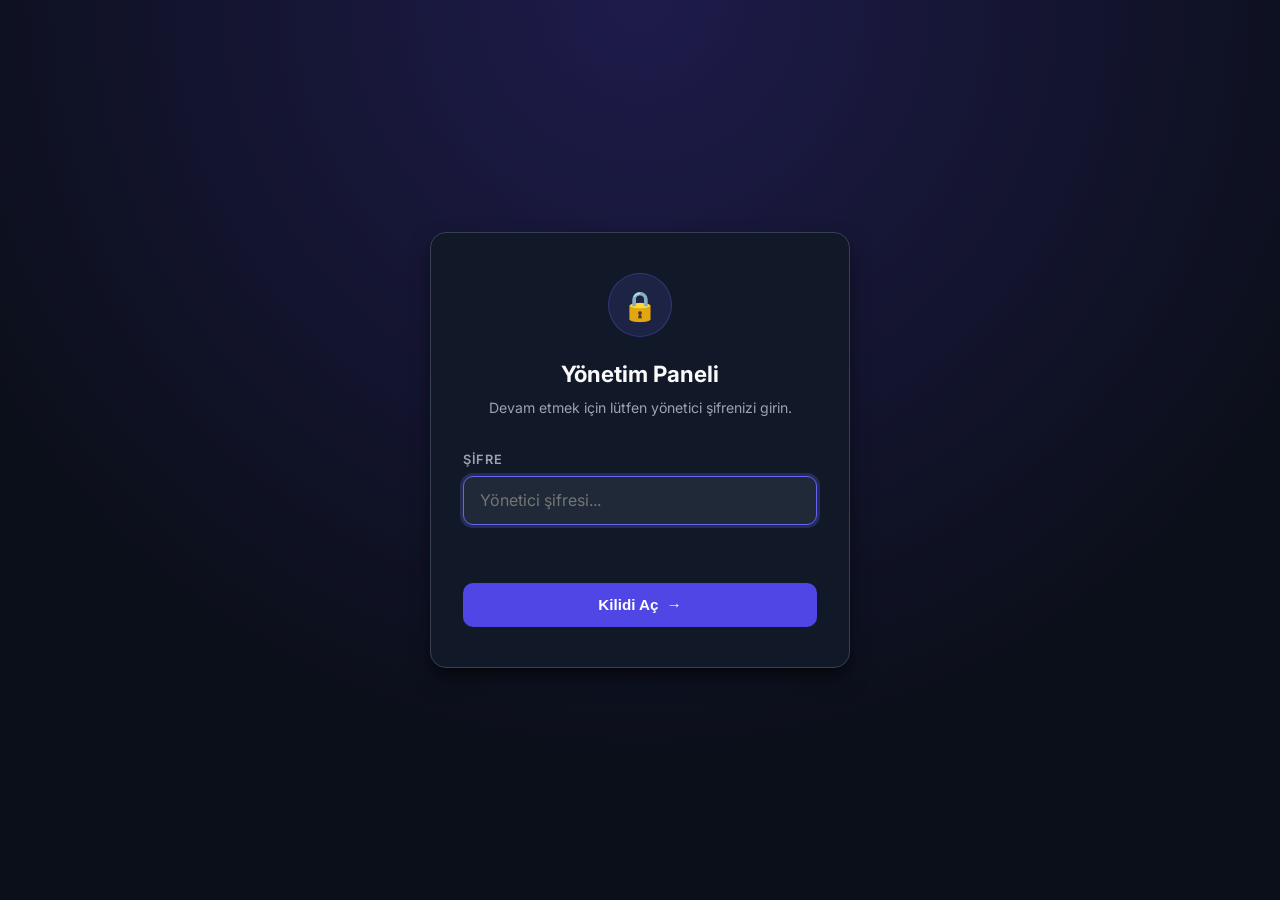
==== commit 1d051c01: "feat: add blog page and admin blog management section" ====
--- a/admin.html
+++ b/admin.html
@@ -114,6 +114,10 @@
           <span class="adm-nav-icon">📝</span>
           <span>Araştırma Notları</span>
         </button>
+        <button type="button" class="adm-nav-item" data-target="sec-blog">
+          <span class="adm-nav-icon">✍️</span>
+          <span>Blog Yazıları (Yayınla)</span>
+        </button>
         <button type="button" class="adm-nav-item" data-target="sec-education">
           <span class="adm-nav-icon">🎓</span>
           <span>Eğitim & Yol Haritası</span>
@@ -694,6 +698,68 @@
           </div>
         </div>
 
+        <!-- BLOG YÖNETİMİ SECTION -->
+        <div class="adm-section-box" id="sec-blog">
+          <div class="adm-box-header">
+            <h3 class="adm-box-title"><span>✍️</span> Blog Yazıları Yönetimi</h3>
+            <button type="button" class="btn-adm btn-adm-publish" onclick="openBlogEditor()">
+              <span>➕ Yeni Yazı Ekle</span>
+            </button>
+          </div>
+
+          <!-- Inline Blog Post Editor (Add / Edit) -->
+          <div class="adm-blog-editor-card" id="blog-editor-card">
+            <h4 id="blog-editor-heading" style="font-size: 1.1rem; color: #a5b4fc; margin-bottom: 1.25rem;">Yeni Blog Yazısı Ekle</h4>
+            <input type="hidden" id="blog-edit-id">
+
+            <div class="adm-form-grid">
+              <div class="adm-field-group">
+                <label class="adm-field-label">Yazı Başlığı</label>
+                <input type="text" id="blog-edit-title" class="adm-field-input" placeholder="Örn: Euler İntegrasyonu Neden Başarısız Olur?">
+              </div>
+
+              <div class="adm-grid-3">
+                <div class="adm-field-group">
+                  <label class="adm-field-label">Kategori</label>
+                  <input type="text" id="blog-edit-category" class="adm-field-input" placeholder="Örn: Astrofizik, Hesaplamalı Fizik...">
+                </div>
+                <div class="adm-field-group">
+                  <label class="adm-field-label">Yayın Tarihi</label>
+                  <input type="date" id="blog-edit-date" class="adm-field-input">
+                </div>
+                <div class="adm-field-group">
+                  <label class="adm-field-label">Okuma Süresi</label>
+                  <input type="text" id="blog-edit-readtime" class="adm-field-input" placeholder="Örn: 4 dk okuma">
+                </div>
+              </div>
+
+              <div class="adm-field-group">
+                <label class="adm-field-label">Kısa Özet (Listede görünecek açıklama)</label>
+                <textarea id="blog-edit-summary" class="adm-field-textarea" rows="2" placeholder="Yazının kısa bir özeti..."></textarea>
+              </div>
+
+              <div class="adm-field-group">
+                <label class="adm-field-label">Tam Yazı İçeriği (Paragraflar ve başlıklar)</label>
+                <textarea id="blog-edit-content" class="adm-field-textarea" rows="7" placeholder="Yazınızın tamamını buraya yazın. Alt başlıklar için ### Başlık şeklinde yazabilirsiniz."></textarea>
+              </div>
+
+              <div style="display: flex; gap: 0.75rem; margin-top: 0.5rem;">
+                <button type="button" class="btn-adm btn-adm-save" onclick="saveBlogPostForm()">
+                  <span>💾 Yazıyı Kaydet</span>
+                </button>
+                <button type="button" class="btn-adm btn-adm-preview" onclick="closeBlogEditor()">
+                  <span>İptal</span>
+                </button>
+              </div>
+            </div>
+          </div>
+
+          <!-- Current Posts List in Admin -->
+          <div class="adm-blog-list" id="adm-blog-list-container">
+            <!-- Rendered by admin.js -->
+          </div>
+        </div>
+
         <!-- 7. EDUCATION SECTION -->
         <div class="adm-section-box" id="sec-education">
           <div class="adm-box-header">
@@ -954,6 +1020,76 @@
               <label class="adm-field-label">Telif Hakkı Metni</label>
               <input type="text" id="inp-footer_rights" class="adm-field-input">
             </div>
+          </div>
+        </div>
+
+        <!-- BLOG MANAGEMENT SECTION -->
+        <div class="adm-section-box" id="sec-blog">
+          <div class="adm-box-header">
+            <h3 class="adm-box-title"><span>✍️</span> Blog Yazıları — İçerik Yönetimi</h3>
+          </div>
+
+          <div class="adm-blog-topbar">
+            <p style="font-size: 0.85rem; color: var(--adm-text-muted);">
+              Blog yazılarını buradan ekleyebilir, düzenleyebilir veya silebilirsiniz. Değişiklikler için üst çubuktan <strong>🚀 Canlıya Yayınla</strong> butonunu kullanın.
+            </p>
+            <button type="button" class="btn-adm btn-adm-publish" onclick="openBlogEditor()">
+              ✏️ Yeni Yazı Ekle
+            </button>
+          </div>
+
+          <!-- Blog Post Editor Card (hidden by default) -->
+          <div class="adm-blog-editor-card" id="blog-editor-card">
+            <h4 id="blog-editor-heading" style="margin-bottom: 1.25rem; color: #a5b4fc; font-size: 1.05rem;">Yeni Blog Yazısı Ekle</h4>
+            <input type="hidden" id="blog-edit-id">
+
+            <div class="adm-form-grid">
+              <div class="adm-field-group">
+                <label class="adm-field-label">Yazı Başlığı *</label>
+                <input type="text" id="blog-edit-title" class="adm-field-input" placeholder="Örn: N-Body Simülasyonunda Enerji Korunumu...">
+              </div>
+
+              <div class="adm-grid-2">
+                <div class="adm-field-group">
+                  <label class="adm-field-label">Kategori</label>
+                  <input type="text" id="blog-edit-category" class="adm-field-input" placeholder="Örn: Hesaplamalı Fizik">
+                </div>
+                <div class="adm-field-group">
+                  <label class="adm-field-label">Yayın Tarihi</label>
+                  <input type="date" id="blog-edit-date" class="adm-field-input">
+                </div>
+              </div>
+
+              <div class="adm-field-group">
+                <label class="adm-field-label">Okuma Süresi</label>
+                <input type="text" id="blog-edit-readtime" class="adm-field-input" placeholder="Örn: 4 dk okuma">
+              </div>
+
+              <div class="adm-field-group">
+                <label class="adm-field-label">Özet (Kart önizlemesi)</label>
+                <textarea id="blog-edit-summary" class="adm-field-textarea" rows="2" placeholder="Yazının kısa özeti..."></textarea>
+              </div>
+
+              <div class="adm-field-group">
+                <label class="adm-field-label">Tam İçerik</label>
+                <textarea id="blog-edit-content" class="adm-field-textarea" rows="10" placeholder="Yazının tam içeriği. ## ile başlayan satırlar başlık, ### ile alt başlık olur. Paragraflar arasında boş satır bırakın."></textarea>
+                <span class="adm-field-hint">## Başlık, ### Alt Başlık olarak formatlanır. Paragrafları boş satırla ayırın.</span>
+              </div>
+            </div>
+
+            <div style="display: flex; gap: 0.75rem; margin-top: 1.5rem; flex-wrap: wrap;">
+              <button type="button" class="btn-adm btn-adm-publish" onclick="saveBlogPostForm()">
+                💾 Yazıyı Kaydet
+              </button>
+              <button type="button" class="btn-adm btn-adm-logout" onclick="closeBlogEditor()">
+                ✕ İptal
+              </button>
+            </div>
+          </div>
+
+          <!-- Blog Posts List -->
+          <div class="adm-blog-list" id="adm-blog-list-container">
+            <!-- Rendered dynamically by admin.js renderAdminBlogList() -->
           </div>
         </div>
 
--- a/css/admin.css
+++ b/css/admin.css
@@ -533,3 +533,75 @@
   padding: 1.25rem;
   margin-top: 1rem;
 }
+
+/* ============================================================
+   BLOG MANAGEMENT IN ADMIN
+   ============================================================ */
+.adm-blog-topbar {
+  display: flex;
+  justify-content: space-between;
+  align-items: center;
+  margin-bottom: 1.5rem;
+  flex-wrap: wrap;
+  gap: 1rem;
+}
+
+.adm-blog-list {
+  display: flex;
+  flex-direction: column;
+  gap: 0.85rem;
+}
+
+.adm-blog-item {
+  background: var(--adm-surface-card);
+  border: 1px solid var(--adm-border);
+  border-radius: var(--adm-radius-md);
+  padding: 1.15rem 1.25rem;
+  display: flex;
+  justify-content: space-between;
+  align-items: center;
+  gap: 1rem;
+  flex-wrap: wrap;
+  transition: border-color 0.2s ease;
+}
+
+.adm-blog-item:hover {
+  border-color: rgba(99, 102, 241, 0.4);
+}
+
+.adm-blog-item-info {
+  display: flex;
+  flex-direction: column;
+  gap: 0.3rem;
+  flex: 1;
+}
+
+.adm-blog-item-title {
+  font-size: 0.98rem;
+  font-weight: 700;
+  color: var(--adm-text-main);
+}
+
+.adm-blog-item-meta {
+  display: flex;
+  gap: 0.75rem;
+  font-size: 0.78rem;
+  color: var(--adm-text-muted);
+  align-items: center;
+}
+
+.adm-blog-item-actions {
+  display: flex;
+  gap: 0.5rem;
+}
+
+.adm-blog-editor-card {
+  display: none;
+  background: #1e1b4b;
+  border: 1.5px solid var(--adm-primary);
+  border-radius: var(--adm-radius-lg);
+  padding: 1.75rem;
+  margin-bottom: 2rem;
+  box-shadow: var(--adm-shadow);
+}
+
